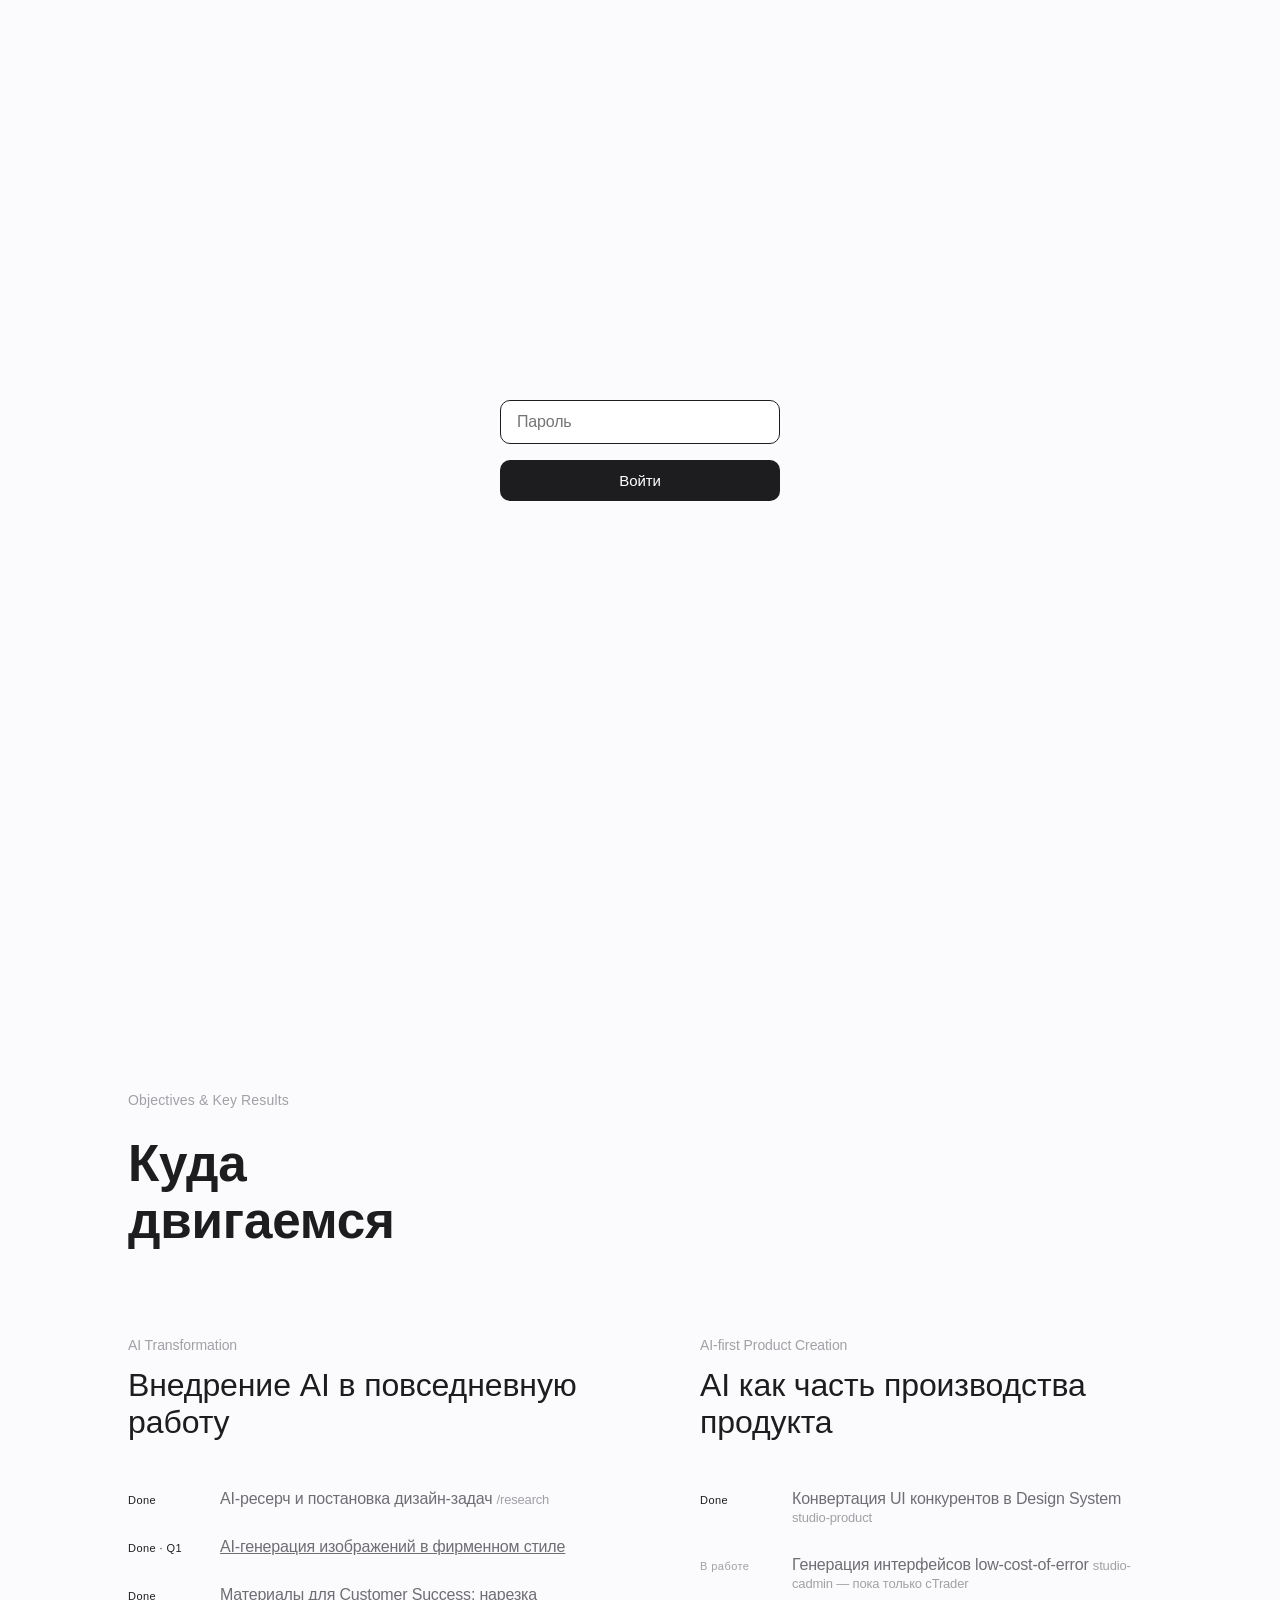
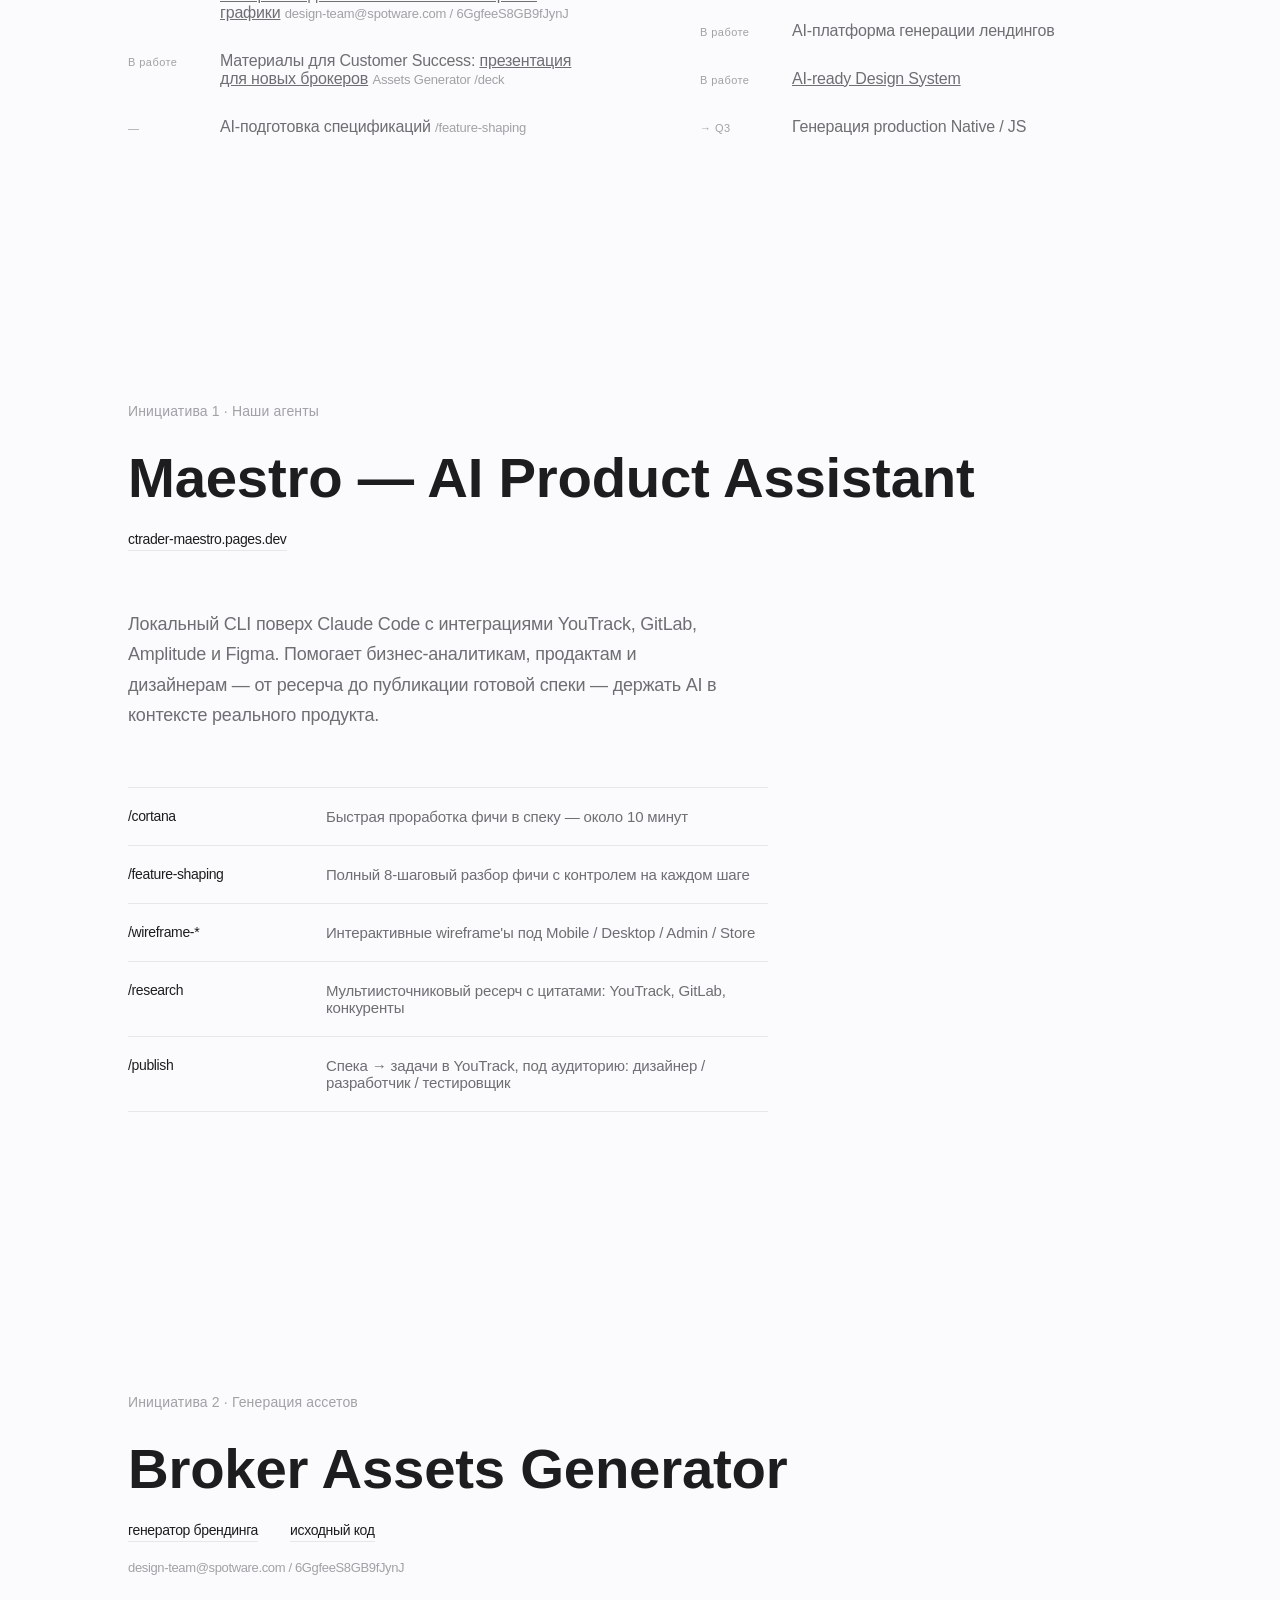
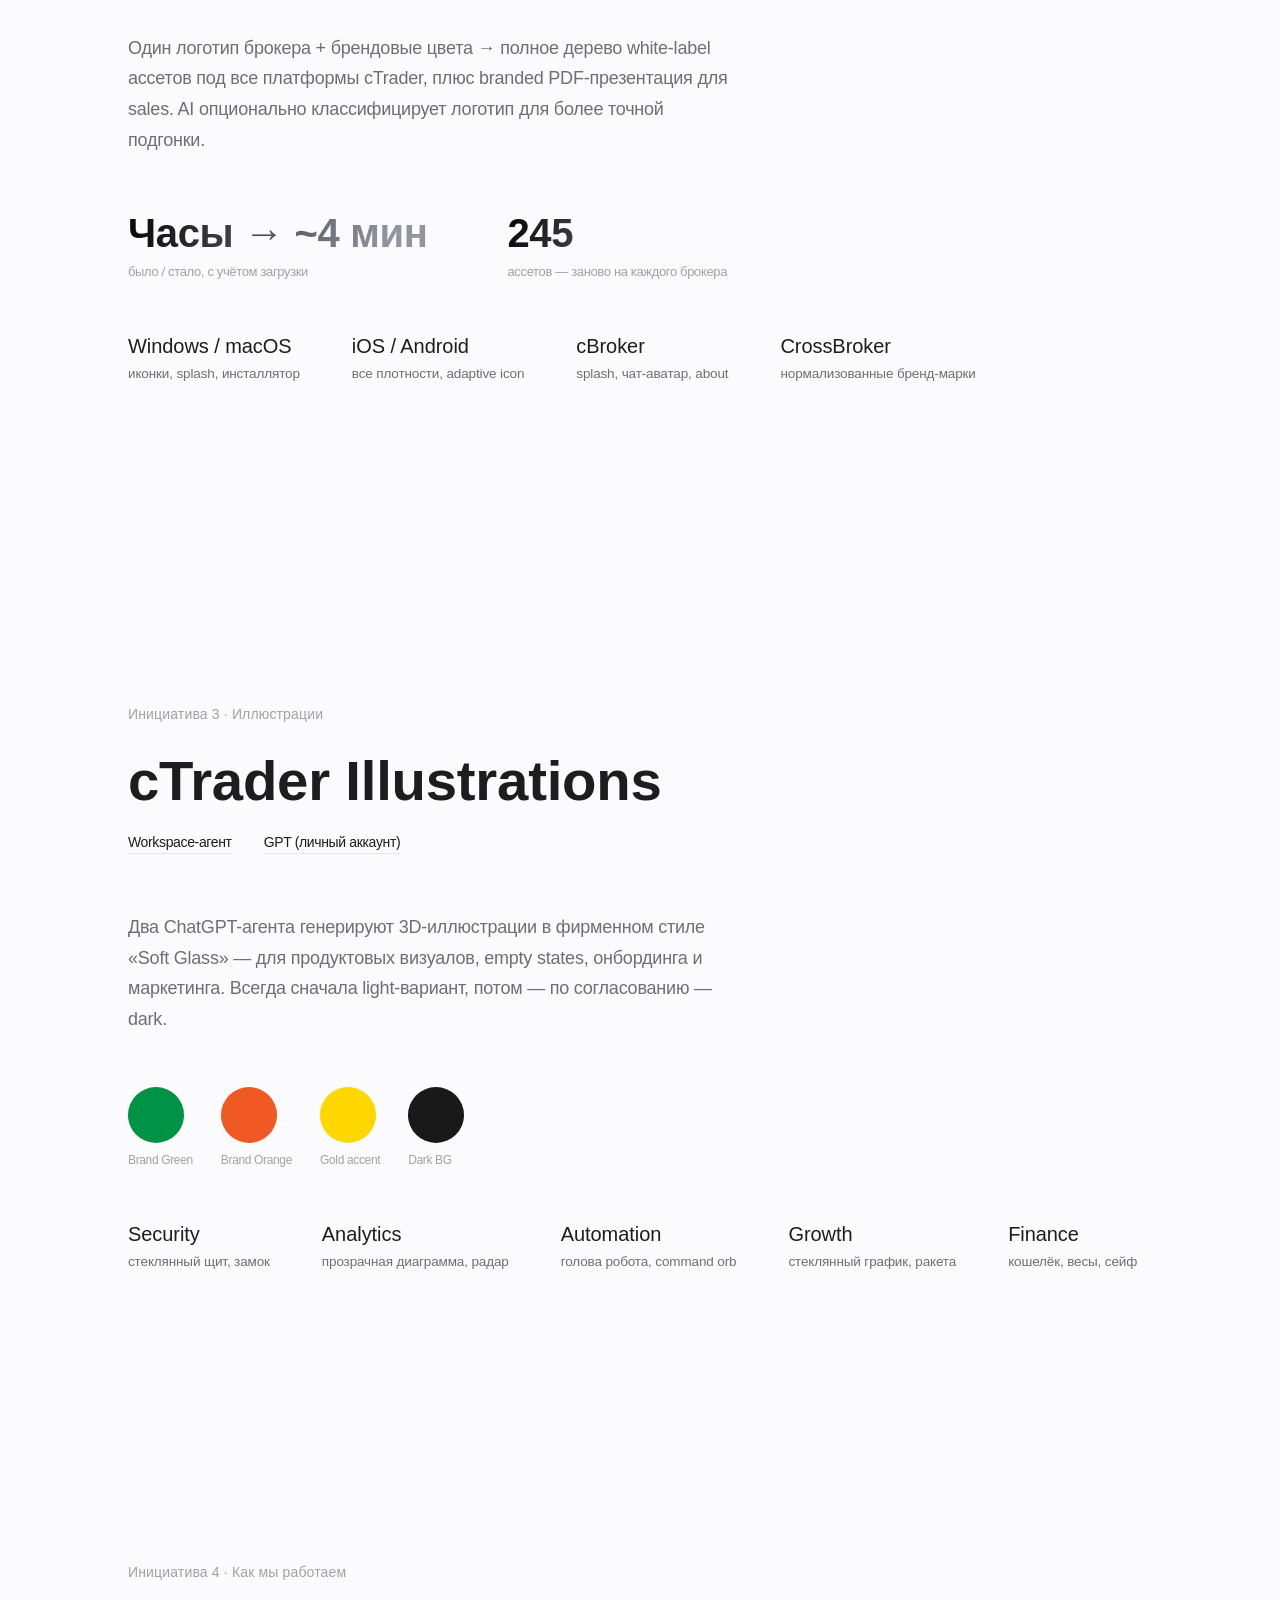
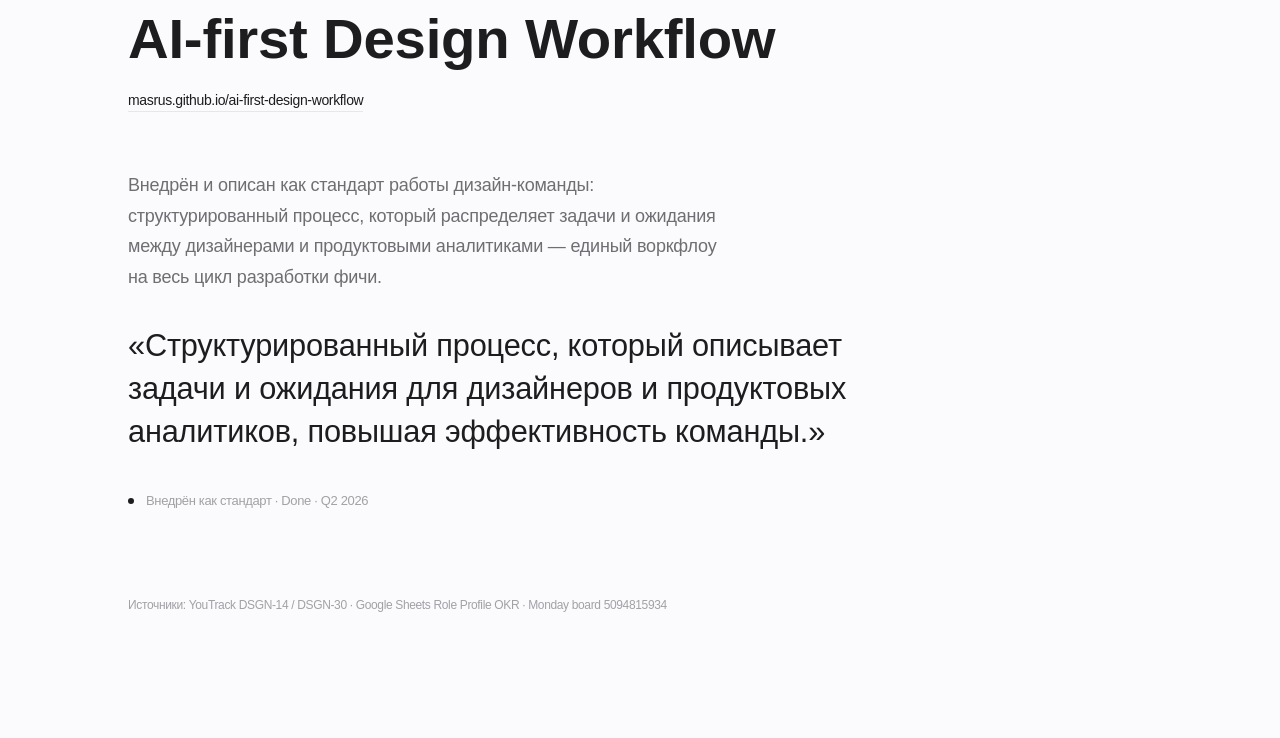
==== index.html @ 639f724f "Add AI in Design Team overview" ====
<!DOCTYPE html>
<html lang="ru">
<head>
<meta charset="UTF-8">
<meta name="viewport" content="width=device-width, initial-scale=1.0">
<title>AI в Design Team — Spotware</title>
<link rel="preconnect" href="https://fonts.googleapis.com">
<meta name="color-scheme" content="light">
<style>
  :root{
    --bg:#fbfbfd;
    --text:#1d1d1f;
    --text-dim:#6e6e73;
    --text-faint:#a1a1a6;
    --hair: rgba(0,0,0,0.08);
    --accent:#009345;
  }
  *{box-sizing:border-box; margin:0; padding:0;}
  html{scroll-behavior:smooth;}
  body{
    background:var(--bg);
    color:var(--text);
    font-family:-apple-system, BlinkMacSystemFont, 'SF Pro Text', 'Helvetica Neue', Helvetica, Arial, sans-serif;
    font-weight:400;
    letter-spacing:-0.022em;
  }
  section{
    min-height:100vh;
    width:100%;
    padding:14vh 10vw;
    display:flex;
    flex-direction:column;
    justify-content:center;
  }

  .navdots{
    position:fixed; right:34px; top:50%; transform:translateY(-50%);
    display:flex; flex-direction:column; gap:20px; z-index:50;
  }
  .navdots a{
    width:6px; height:6px; border-radius:50%;
    background:rgba(0,0,0,0.15);
    display:block; transition: all .4s ease;
  }
  .navdots a.active{ background:var(--text); transform:scale(1.6); }

  .eyebrow{
    font-weight:500;
    font-size:14px;
    letter-spacing:0.011em;
    color:var(--text-faint);
    margin-bottom:28px;
  }

  h1, h2, .serif{ font-family:-apple-system, BlinkMacSystemFont, 'SF Pro Display', 'Helvetica Neue', Helvetica, Arial, sans-serif; }

  /* ---------- HERO ---------- */
  #hero h1{
    font-weight:600; font-size:clamp(46px, 6.2vw, 104px);
    line-height:1.07;
    letter-spacing:-0.005em;
    max-width:15ch;
    background:linear-gradient(102deg, #000 -3.4%, #9295A0 86.63%);
    -webkit-background-clip:text;
    background-clip:text;
    -webkit-text-fill-color:transparent;
    color:transparent;
  }
  #hero p.lede{
    font-size:20px; font-weight:400; letter-spacing:-0.012em;
    color:var(--text-dim);
    max-width:560px;
    margin-top:36px;
    line-height:1.65;
  }
  .hero-stats{ display:flex; gap:72px; margin-top:100px; flex-wrap:wrap; }
  .hero-stat .num{
    font-size:56px; font-weight:600;
    background:linear-gradient(102deg, #000 -3.4%, #9295A0 86.63%);
    -webkit-background-clip:text; background-clip:text;
    -webkit-text-fill-color:transparent; color:transparent;
  }
  .hero-stat .lbl{ font-size:13px; color:var(--text-faint); margin-top:10px; max-width:16ch; line-height:1.4; }

  h2.section-title{
    font-weight:600; font-size:clamp(34px,4vw,58px);
    letter-spacing:-0.004em; line-height:1.1;
    color:var(--text);
    max-width:14ch;
  }

  /* ---------- OKR ---------- */
  .okr-block{ margin-top:88px; }
  .okr-pair{ display:flex; gap:120px; flex-wrap:wrap; }
  .okr-col{ flex:1; min-width:280px; }
  .okr-col .okr-label{ font-size:14px; color:var(--text-faint); letter-spacing:-0.006em; margin-bottom:14px; }
  .okr-col h3{ font-weight:500; font-size:32px; letter-spacing:-0.003em; line-height:1.15; margin-bottom:34px; }
  .kr-line{ padding:15px 0; font-size:16px; font-weight:400; letter-spacing:-0.011em; color:var(--text-dim); display:flex; gap:14px; align-items:baseline; }
  .kr-line .mark{ font-size:11px; color:var(--text-faint); min-width:78px; letter-spacing:0.04em; }
  .kr-line.done .mark{ color:var(--text); }
  .kr-line a{ color:inherit; }
  .kr-line .skill{ color:var(--text-faint); font-size:13px; }

  /* ---------- PRODUCT SECTIONS ---------- */
  .product-head{ margin-bottom:30px; }
  .product-head h2{ font-weight:600; font-size:clamp(36px,4.4vw,60px); letter-spacing:-0.004em; line-height:1.1; }
  .product-links{ margin-top:22px; display:flex; gap:32px; flex-wrap:wrap; }
  .product-links a{ font-size:14px; color:var(--text); text-decoration:none; border-bottom:1px solid var(--hair); padding-bottom:3px; }
  .product-links a:hover{ border-color:var(--text); }
  .product-desc{ max-width:600px; color:var(--text-dim); font-size:18px; font-weight:400; letter-spacing:-0.012em; line-height:1.7; margin-top:28px; }
  .creds{ margin-top:18px; font-size:13px; color:var(--text-faint); }

  .simple-list{ margin-top:56px; max-width:640px; }
  .simple-list .row{ padding:20px 0; border-top:1px solid var(--hair); display:flex; gap:28px; }
  .simple-list .row:last-child{ border-bottom:1px solid var(--hair); }
  .simple-list .k{ font-size:14px; color:var(--text); min-width:170px; }
  .simple-list .v{ font-size:15px; color:var(--text-dim); font-weight:400; letter-spacing:-0.011em; }

  .stat-row{ display:flex; gap:80px; margin-top:56px; flex-wrap:wrap; }
  .stat-row .s{ }
  .stat-row .s .n{
    font-size:40px; font-weight:600;
    background:linear-gradient(102deg, #000 -3.4%, #9295A0 86.63%);
    -webkit-background-clip:text; background-clip:text;
    -webkit-text-fill-color:transparent; color:transparent;
  }
  .stat-row .s .l{ font-size:13px; color:var(--text-faint); margin-top:8px; }

  .plain-grid{ display:flex; gap:52px; margin-top:56px; flex-wrap:wrap; }
  .plain-grid .item{ max-width:200px; }
  .plain-grid .item b{ display:block; font-size:20px; font-weight:500; letter-spacing:-0.003em; margin-bottom:6px; }
  .plain-grid .item span{ font-size:13.5px; color:var(--text-dim); font-weight:400; letter-spacing:-0.01em; }

  .palette-row{ display:flex; gap:28px; margin-top:52px; flex-wrap:wrap; }
  .swatch .fill{ width:56px; height:56px; border-radius:50%; }
  .swatch .lbl{ font-size:12px; color:var(--text-faint); margin-top:10px; }

  #workflow .quote{
    font-weight:400; letter-spacing:-0.006em;
    font-size:clamp(24px,2.4vw,32px); color:var(--text); max-width:740px; line-height:1.4; margin-top:32px;
  }
  .status-line{ display:flex; align-items:center; gap:12px; margin-top:40px; font-size:13px; color:var(--text-faint); }
  .status-line .dot{ width:6px; height:6px; border-radius:50%; background:var(--text); }

  #roadmap .rm-list{ margin-top:52px; max-width:640px; }
  .rm-item{ padding:18px 0; border-top:1px solid var(--hair); font-size:16px; font-weight:400; letter-spacing:-0.011em; color:var(--text-dim); }
  .rm-item:last-child{ border-bottom:1px solid var(--hair); }
  .rm-item a{ color:inherit; }

  .footer-note{ margin-top:90px; font-size:12px; color:var(--text-faint); }

  .reveal{ opacity:0; transform:translateY(14px); transition:opacity .8s ease, transform .8s ease; }
  .reveal.in{ opacity:1; transform:translateY(0); }

  /* ---------- PASSWORD GATE ---------- */
  #gate{
    position:fixed; inset:0; background:var(--bg); z-index:1000;
    display:flex; align-items:center; justify-content:center;
  }
  #gate form{ display:flex; flex-direction:column; gap:16px; width:280px; }
  #gate input{
    font-family:inherit; font-size:16px; letter-spacing:-0.011em;
    padding:12px 16px; border:1px solid var(--hair); border-radius:10px;
    background:#fff; color:var(--text); outline:none;
  }
  #gate input:focus{ border-color:var(--text); }
  #gate button{
    font-family:inherit; font-size:15px; font-weight:500; letter-spacing:-0.006em;
    padding:12px 16px; border:none; border-radius:10px;
    background:var(--text); color:#fff; cursor:pointer;
  }
  #gate .err{ font-size:13px; color:#c0392b; letter-spacing:-0.01em; display:none; }

  /* ---------- VIEW TOGGLE ---------- */
  .view-toggle{
    position:fixed; top:24px; left:50%; transform:translateX(-50%);
    z-index:100; display:flex; gap:2px;
    background:rgba(255,255,255,0.7); backdrop-filter:blur(20px);
    border:1px solid var(--hair); border-radius:100px; padding:4px;
  }
  .view-toggle button{
    font-family:inherit; font-size:13px; font-weight:500; letter-spacing:-0.006em;
    padding:7px 18px; border-radius:100px; border:none; background:transparent;
    color:var(--text-faint); cursor:pointer; transition:all .25s ease;
  }
  .view-toggle button.active{ background:var(--text); color:#fff; }

  #view-projects{ display:none; }
  #view-projects section{ min-height:auto; padding:16vh 10vw 10vh; }
  .proj-list{ max-width:820px; }
  .proj-item{ padding:32px 0; border-top:1px solid var(--hair); }
  .proj-item:last-child{ border-bottom:1px solid var(--hair); }
  .proj-status{ font-size:12px; color:var(--text-faint); letter-spacing:0.01em; margin-bottom:8px; }
  .proj-name{ font-size:23px; font-weight:600; letter-spacing:-0.004em; }
  .proj-name a{ color:var(--text); text-decoration:none; border-bottom:1px solid var(--hair); }
  .proj-name a:hover{ border-color:var(--text); }
  .proj-desc{ font-size:15px; color:var(--text-dim); letter-spacing:-0.011em; margin-top:8px; max-width:600px; line-height:1.55; }
  .proj-tag{ font-size:13px; color:var(--text); margin-top:12px; padding:8px 12px; background:var(--hair); border-radius:8px; display:inline-block; }
  .proj-tag a{ color:var(--text); text-decoration:underline; text-decoration-color:var(--text-faint); }
</style>
</head>
<body>

<div id="gate">
  <form id="gate-form">
    <input type="password" id="gate-input" placeholder="Пароль" autocomplete="off" autofocus>
    <div class="err" id="gate-err">Неверный пароль</div>
    <button type="submit">Войти</button>
  </form>
</div>

<div class="view-toggle">
  <button id="btn-landing" class="active">Лендинг</button>
  <button id="btn-projects">Проекты</button>
</div>

<div id="view-landing">
<div class="navdots" id="navdots">
  <a href="#hero" class="active"></a>
  <a href="#okr"></a>
  <a href="#maestro"></a>
  <a href="#assets"></a>
  <a href="#illustr"></a>
  <a href="#workflow"></a>
</div>

<section id="hero">
  <div class="eyebrow reveal">Design Team · Q2 2026</div>
  <h1 class="reveal">AI, который мы сделали и настроили</h1>
  <p class="lede reveal">Два OKR, четыре работающих инициативы и понятный роадмап того, что дальше — обзор того, где AI уже часть повседневного пайплайна дизайн-команды cTrader, а не эксперимент.</p>
  <div class="hero-stats reveal">
    <div class="hero-stat"><div class="num">4</div><div class="lbl">инициативы работают</div></div>
    <div class="hero-stat"><div class="num">4 / 11</div><div class="lbl">key results выполнено</div></div>
    <div class="hero-stat"><div class="num">245</div><div class="lbl">ассетов — на каждого нового брокера, автоматически</div></div>
  </div>
</section>

<section id="okr">
  <div class="eyebrow reveal">Objectives &amp; Key Results</div>
  <h2 class="section-title reveal">Куда двигаемся</h2>
  <div class="okr-block reveal">
    <div class="okr-pair">
      <div class="okr-col">
        <div class="okr-label">AI Transformation</div>
        <h3>Внедрение AI в повседневную работу</h3>
        <div class="kr-line done"><div class="mark">Done</div><div>AI-ресерч и постановка дизайн-задач <span class="skill">/research</span></div></div>
        <div class="kr-line done"><div class="mark">Done · Q1</div><div><a href="https://chatgpt.com/agents/a/agt_69faf78b0b4481919b91fc494cc7032d" target="_blank">AI-генерация изображений в фирменном стиле</a></div></div>
        <div class="kr-line done"><div class="mark">Done</div><div><a href="https://assets-generator-prod.swdesign.workers.dev/login" target="_blank">Материалы для Customer Success: нарезка графики</a> <span class="skill">design-team@spotware.com / 6GgfeeS8GB9fJynJ</span></div></div>
        <div class="kr-line"><div class="mark">В работе</div><div>Материалы для Customer Success: <a href="https://assets-generator-prod.swdesign.workers.dev/login" target="_blank">презентация для новых брокеров</a> <span class="skill">Assets Generator /deck</span></div></div>
        <div class="kr-line"><div class="mark">—</div><div>AI-подготовка спецификаций <span class="skill">/feature-shaping</span></div></div>
      </div>
      <div class="okr-col">
        <div class="okr-label">AI-first Product Creation</div>
        <h3>AI как часть производства продукта</h3>
        <div class="kr-line done"><div class="mark">Done</div><div>Конвертация UI конкурентов в Design System <span class="skill">studio-product</span></div></div>
        <div class="kr-line"><div class="mark">В работе</div><div>Генерация интерфейсов low-cost-of-error <span class="skill">studio-cadmin — пока только cTrader</span></div></div>
        <div class="kr-line"><div class="mark">В работе</div><div>AI-платформа генерации лендингов</div></div>
        <div class="kr-line"><div class="mark">В работе</div><div><a href="https://ctdsgn.pages.dev/#/figma-make" target="_blank">AI-ready Design System</a></div></div>
        <div class="kr-line"><div class="mark">→ Q3</div><div>Генерация production Native / JS</div></div>
      </div>
    </div>
  </div>
</section>

<section id="maestro">
  <div class="eyebrow reveal">Инициатива 1 · Наши агенты</div>
  <div class="product-head reveal">
    <h2>Maestro — AI Product Assistant</h2>
    <div class="product-links">
      <a href="https://ctrader-maestro.pages.dev/" target="_blank">ctrader-maestro.pages.dev</a>
    </div>
  </div>
  <p class="product-desc reveal">Локальный CLI поверх Claude Code с интеграциями YouTrack, GitLab, Amplitude и Figma. Помогает бизнес-аналитикам, продактам и дизайнерам — от ресерча до публикации готовой спеки — держать AI в контексте реального продукта.</p>
  <div class="simple-list reveal">
    <div class="row"><div class="k">/cortana</div><div class="v">Быстрая проработка фичи в спеку — около 10 минут</div></div>
    <div class="row"><div class="k">/feature-shaping</div><div class="v">Полный 8-шаговый разбор фичи с контролем на каждом шаге</div></div>
    <div class="row"><div class="k">/wireframe-*</div><div class="v">Интерактивные wireframe'ы под Mobile / Desktop / Admin / Store</div></div>
    <div class="row"><div class="k">/research</div><div class="v">Мультиисточниковый ресерч с цитатами: YouTrack, GitLab, конкуренты</div></div>
    <div class="row"><div class="k">/publish</div><div class="v">Спека → задачи в YouTrack, под аудиторию: дизайнер / разработчик / тестировщик</div></div>
  </div>
</section>

<section id="assets">
  <div class="eyebrow reveal">Инициатива 2 · Генерация ассетов</div>
  <div class="product-head reveal">
    <h2>Broker Assets Generator</h2>
    <div class="product-links">
      <a href="https://assets-generator-prod.swdesign.workers.dev/login" target="_blank">генератор брендинга</a>
      <a href="https://gitea.dev.spotwa.re/robukh/assets-generator" target="_blank">исходный код</a>
    </div>
    <div class="creds">design-team@spotware.com / 6GgfeeS8GB9fJynJ</div>
  </div>
  <p class="product-desc reveal">Один логотип брокера + брендовые цвета → полное дерево white-label ассетов под все платформы cTrader, плюс branded PDF-презентация для sales. AI опционально классифицирует логотип для более точной подгонки.</p>
  <div class="stat-row reveal">
    <div class="s"><div class="n">Часы → ~4 мин</div><div class="l">было / стало, с учётом загрузки</div></div>
    <div class="s"><div class="n">245</div><div class="l">ассетов — заново на каждого брокера</div></div>
  </div>
  <div class="plain-grid reveal">
    <div class="item"><b>Windows / macOS</b><span>иконки, splash, инсталлятор</span></div>
    <div class="item"><b>iOS / Android</b><span>все плотности, adaptive icon</span></div>
    <div class="item"><b>cBroker</b><span>splash, чат-аватар, about</span></div>
    <div class="item"><b>CrossBroker</b><span>нормализованные бренд-марки</span></div>
  </div>
</section>

<section id="illustr">
  <div class="eyebrow reveal">Инициатива 3 · Иллюстрации</div>
  <div class="product-head reveal">
    <h2>cTrader Illustrations</h2>
    <div class="product-links">
      <a href="https://chatgpt.com/agents/a/agt_69faf78b0b4481919b91fc494cc7032d" target="_blank">Workspace-агент</a>
      <a href="https://chatgpt.com/g/g-69f2fef054088191be660b04f8998dbb-sw-art-director" target="_blank">GPT (личный аккаунт)</a>
    </div>
  </div>
  <p class="product-desc reveal">Два ChatGPT-агента генерируют 3D-иллюстрации в фирменном стиле «Soft Glass» — для продуктовых визуалов, empty states, онбординга и маркетинга. Всегда сначала light-вариант, потом — по согласованию — dark.</p>
  <div class="palette-row reveal">
    <div class="swatch"><div class="fill" style="background:#009345"></div><div class="lbl">Brand Green</div></div>
    <div class="swatch"><div class="fill" style="background:#f05824"></div><div class="lbl">Brand Orange</div></div>
    <div class="swatch"><div class="fill" style="background:#FFD700"></div><div class="lbl">Gold accent</div></div>
    <div class="swatch"><div class="fill" style="background:#191919"></div><div class="lbl">Dark BG</div></div>
  </div>
  <div class="plain-grid reveal">
    <div class="item"><b>Security</b><span>стеклянный щит, замок</span></div>
    <div class="item"><b>Analytics</b><span>прозрачная диаграмма, радар</span></div>
    <div class="item"><b>Automation</b><span>голова робота, command orb</span></div>
    <div class="item"><b>Growth</b><span>стеклянный график, ракета</span></div>
    <div class="item"><b>Finance</b><span>кошелёк, весы, сейф</span></div>
  </div>
</section>

<section id="workflow">
  <div class="eyebrow reveal">Инициатива 4 · Как мы работаем</div>
  <div class="product-head reveal">
    <h2>AI-first Design Workflow</h2>
    <div class="product-links">
      <a href="https://masrus.github.io/ai-first-design-workflow/" target="_blank">masrus.github.io/ai-first-design-workflow</a>
    </div>
  </div>
  <p class="product-desc reveal">Внедрён и описан как стандарт работы дизайн-команды: структурированный процесс, который распределяет задачи и ожидания между дизайнерами и продуктовыми аналитиками — единый воркфлоу на весь цикл разработки фичи.</p>
  <div class="quote reveal">«Структурированный процесс, который описывает задачи и ожидания для дизайнеров и продуктовых аналитиков, повышая эффективность команды.»</div>
  <div class="status-line reveal"><div class="dot"></div>Внедрён как стандарт · Done · Q2 2026</div>
  <div class="footer-note reveal">Источники: YouTrack DSGN-14 / DSGN-30 · Google Sheets Role Profile OKR · Monday board 5094815934</div>
</section>

</div><!-- /view-landing -->

<div id="view-projects">
<section>
  <div class="eyebrow">Проекты</div>
  <h2 class="section-title" style="margin-bottom:16px;">Все AI-инструменты в одном месте</h2>
  <p class="product-desc" style="margin-top:0;">Список того, что уже работает или в планах — со ссылками и доступами, чтобы не искать заново.</p>

  <div class="proj-list">
    <div class="proj-item">
      <div class="proj-status">Production</div>
      <div class="proj-name"><a href="https://ctrader-maestro.pages.dev/" target="_blank">Maestro — AI Product Assistant</a></div>
      <div class="proj-desc">CLI поверх Claude Code: ресерч → спецификация → wireframe → публикация в YouTrack. Команды: /cortana, /feature-shaping, /wireframe-*, /research, /publish.</div>
    </div>

    <div class="proj-item">
      <div class="proj-status">Production</div>
      <div class="proj-name"><a href="https://assets-generator-prod.swdesign.workers.dev/login" target="_blank">Broker Assets Generator</a></div>
      <div class="proj-desc">Логотип + цвета → 245 white-label ассетов на все платформы cTrader + branded PDF-презентация (/deck) для sales/онбординга новых брокеров.</div>
      <div class="proj-tag">design-team@spotware.com / 6GgfeeS8GB9fJynJ · <a href="https://gitea.dev.spotwa.re/robukh/assets-generator" target="_blank" style="color:inherit;">исходный код</a></div>
    </div>

    <div class="proj-item">
      <div class="proj-status">Production</div>
      <div class="proj-name">cTrader Illustrations</div>
      <div class="proj-desc">Два ChatGPT-агента, генерируют 3D-иллюстрации в стиле «Soft Glass» для продуктовых визуалов, empty states, онбординга.</div>
      <div class="proj-tag"><a href="https://chatgpt.com/agents/a/agt_69faf78b0b4481919b91fc494cc7032d" target="_blank" style="color:inherit;">Workspace-агент</a> · <a href="https://chatgpt.com/g/g-69f2fef054088191be660b04f8998dbb-sw-art-director" target="_blank" style="color:inherit;">GPT (личный аккаунт)</a></div>
    </div>

    <div class="proj-item">
      <div class="proj-status">Внедрён как стандарт</div>
      <div class="proj-name"><a href="https://masrus.github.io/ai-first-design-workflow/" target="_blank">AI-first Design Workflow</a></div>
      <div class="proj-desc">Структурированный процесс, который распределяет задачи и ожидания между дизайнерами и продуктовыми аналитиками на весь цикл разработки фичи.</div>
      <div class="proj-tag"><a href="https://masrus.github.io/ai-first-design-workflow/" target="_blank" style="color:inherit;">masrus.github.io/ai-first-design-workflow</a></div>
    </div>

    <div class="proj-item">
      <div class="proj-status">Done</div>
      <div class="proj-name">studio-product</div>
      <div class="proj-desc">Конвертация UI конкурентов в Spotware Design System с генерацией рабочего фронтенда.</div>
      <div class="proj-tag">/studio-product</div>
    </div>

    <div class="proj-item">
      <div class="proj-status">В работе</div>
      <div class="proj-name">Генерация интерфейсов для cAdmin</div>
      <div class="proj-desc">Генерация интерфейсов для продуктов с низкой стоимостью UX/UI-ошибки. Пока стабильно работает только для одного продукта — cTrader.</div>
      <div class="proj-tag">/studio-cadmin</div>
    </div>

    <div class="proj-item">
      <div class="proj-status">В планах, инструмент ещё не готов</div>
      <div class="proj-name">AI-платформа генерации лендингов</div>
      <div class="proj-desc">Пока без выбранного инструмента.</div>
    </div>

    <div class="proj-item">
      <div class="proj-status">В планах</div>
      <div class="proj-name">AI-генерация production Native / production-ready JS</div>
      <div class="proj-desc">Перенесено на Q3, инструмент ещё не определён.</div>
    </div>
  </div>
</section>
</div><!-- /view-projects -->



<script>
  const revealEls = document.querySelectorAll('.reveal');
  const io = new IntersectionObserver((entries)=>{
    entries.forEach(e=>{ if(e.isIntersecting){ e.target.classList.add('in'); } });
  }, {threshold:0.12});
  revealEls.forEach(el=>io.observe(el));

  const sections = document.querySelectorAll('section[id]');
  const dots = document.querySelectorAll('.navdots a');
  const navObserver = new IntersectionObserver((entries)=>{
    entries.forEach(entry=>{
      if(entry.isIntersecting){
        dots.forEach(d=>d.classList.remove('active'));
        const match = document.querySelector('.navdots a[href="#'+entry.target.id+'"]');
        if(match) match.classList.add('active');
      }
    });
  }, {threshold:0.5});
  sections.forEach(s=>navObserver.observe(s));

  const btnLanding = document.getElementById('btn-landing');
  const btnProjects = document.getElementById('btn-projects');
  const viewLanding = document.getElementById('view-landing');
  const viewProjects = document.getElementById('view-projects');
  const navdots = document.getElementById('navdots');

  btnLanding.addEventListener('click', ()=>{
    viewLanding.style.display = 'block';
    viewProjects.style.display = 'none';
    if(navdots) navdots.style.display = 'flex';
    btnLanding.classList.add('active');
    btnProjects.classList.remove('active');
  });
  btnProjects.addEventListener('click', ()=>{
    viewLanding.style.display = 'none';
    viewProjects.style.display = 'block';
    if(navdots) navdots.style.display = 'none';
    btnProjects.classList.add('active');
    btnLanding.classList.remove('active');
  });

  const gate = document.getElementById('gate');
  const gateForm = document.getElementById('gate-form');
  const gateInput = document.getElementById('gate-input');
  const gateErr = document.getElementById('gate-err');
  const PASSWORD = 'Spotware';

  if(sessionStorage.getItem('gate-ok') === '1'){ gate.style.display = 'none'; }

  gateForm.addEventListener('submit', (e)=>{
    e.preventDefault();
    if(gateInput.value === PASSWORD){
      sessionStorage.setItem('gate-ok', '1');
      gate.style.display = 'none';
    } else {
      gateErr.style.display = 'block';
      gateInput.value = '';
    }
  });
</script>

</body>
</html>
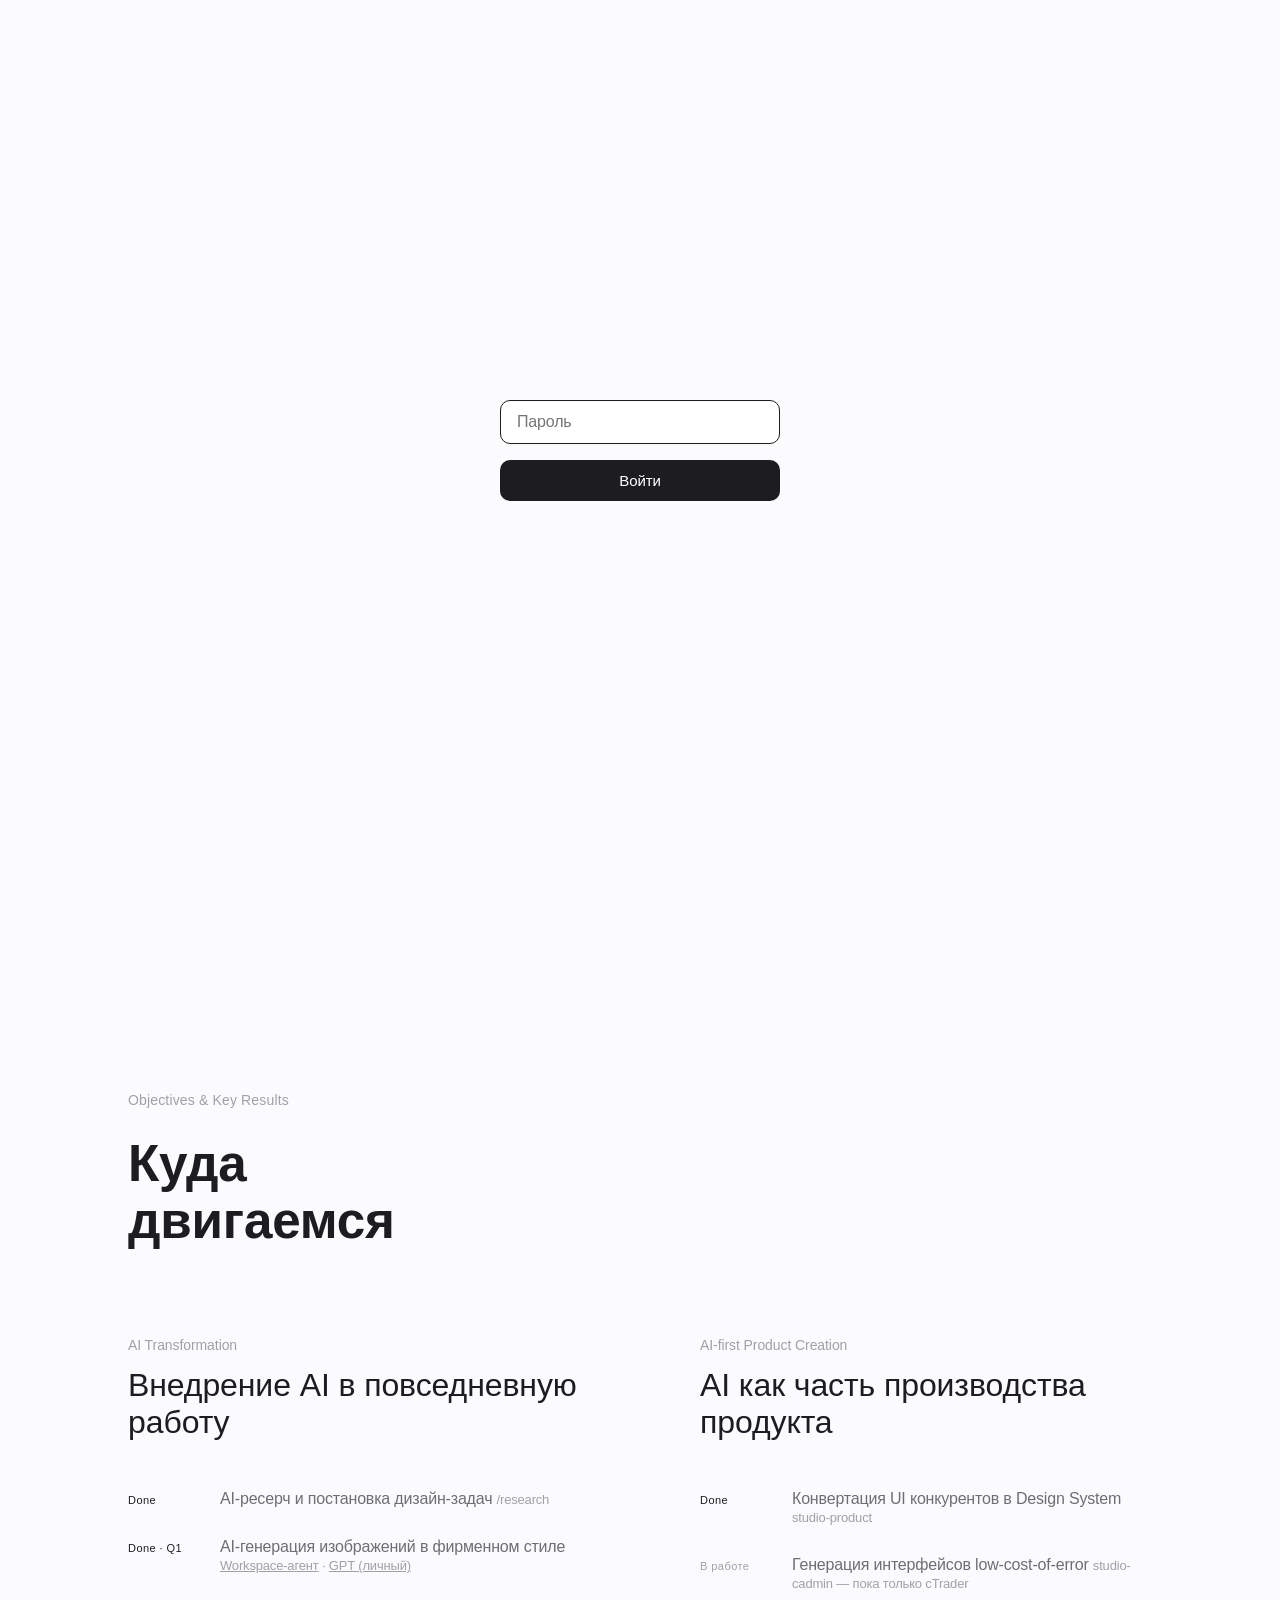
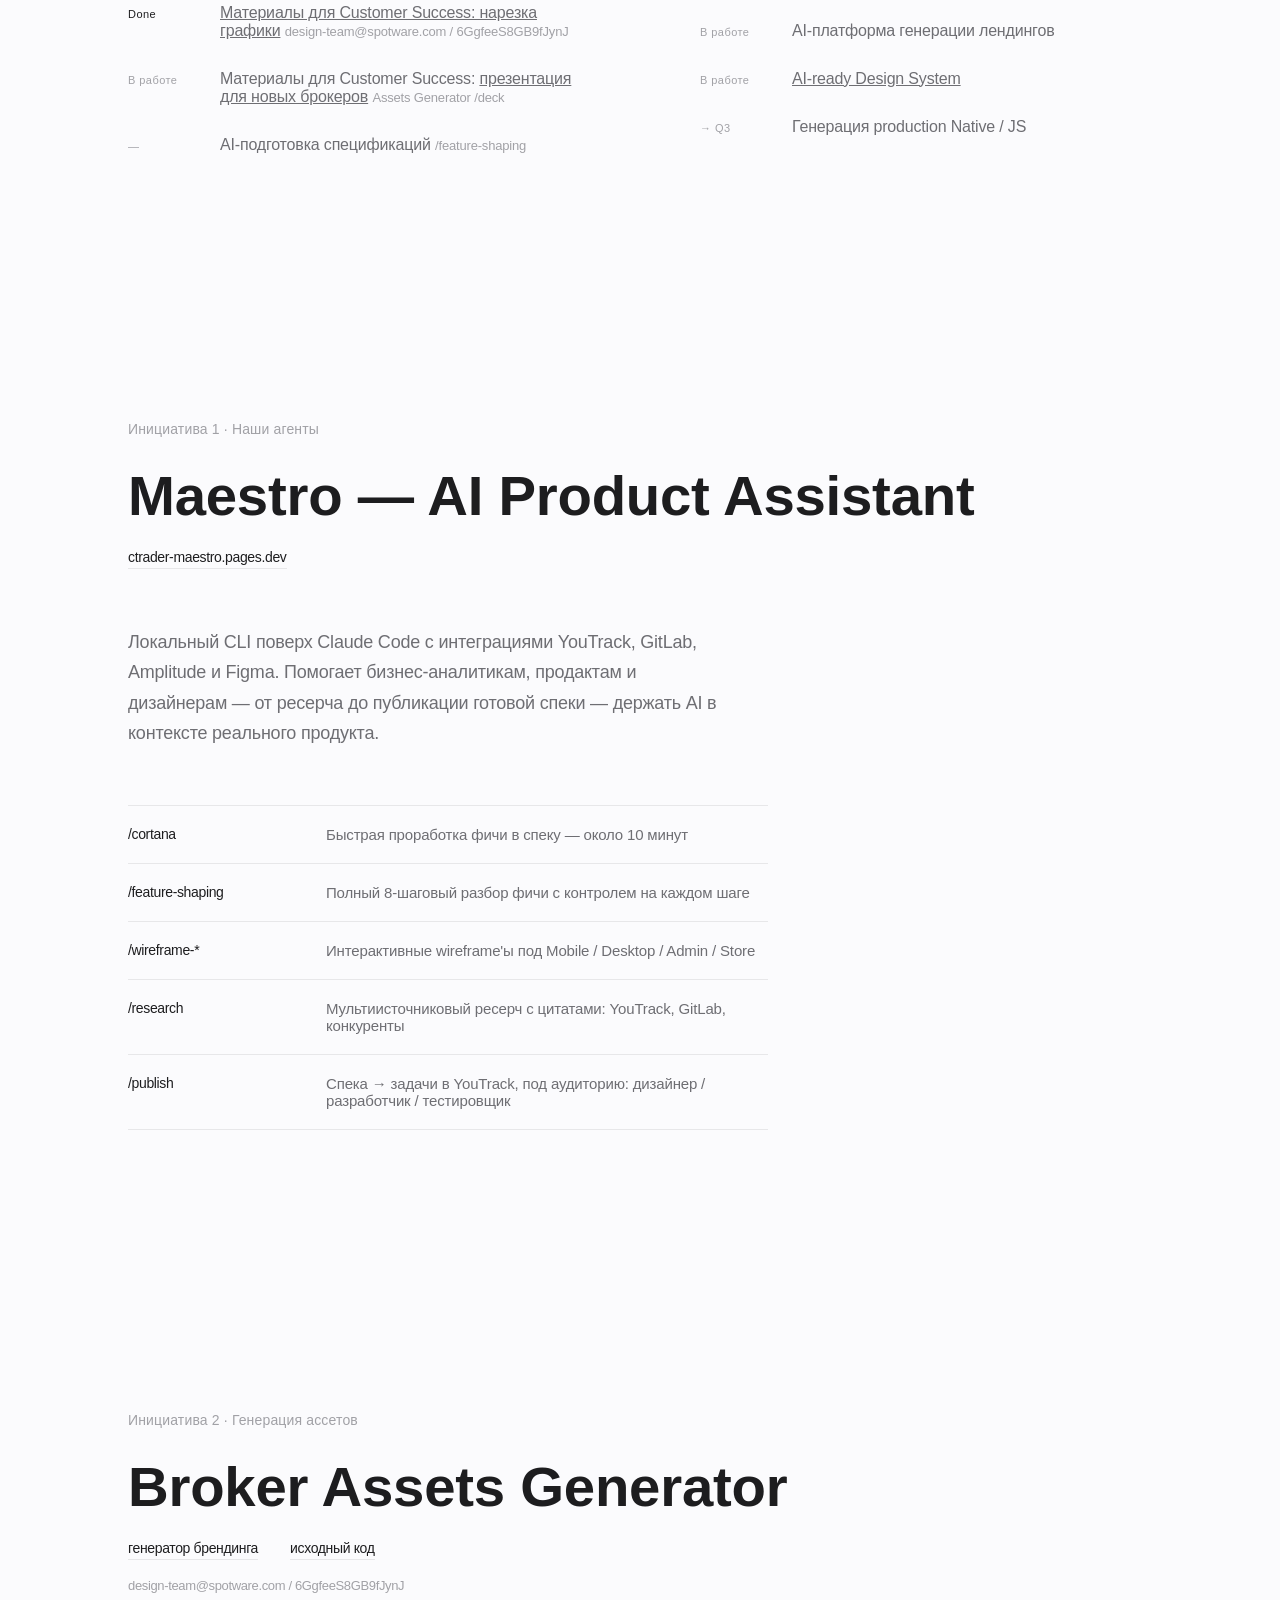
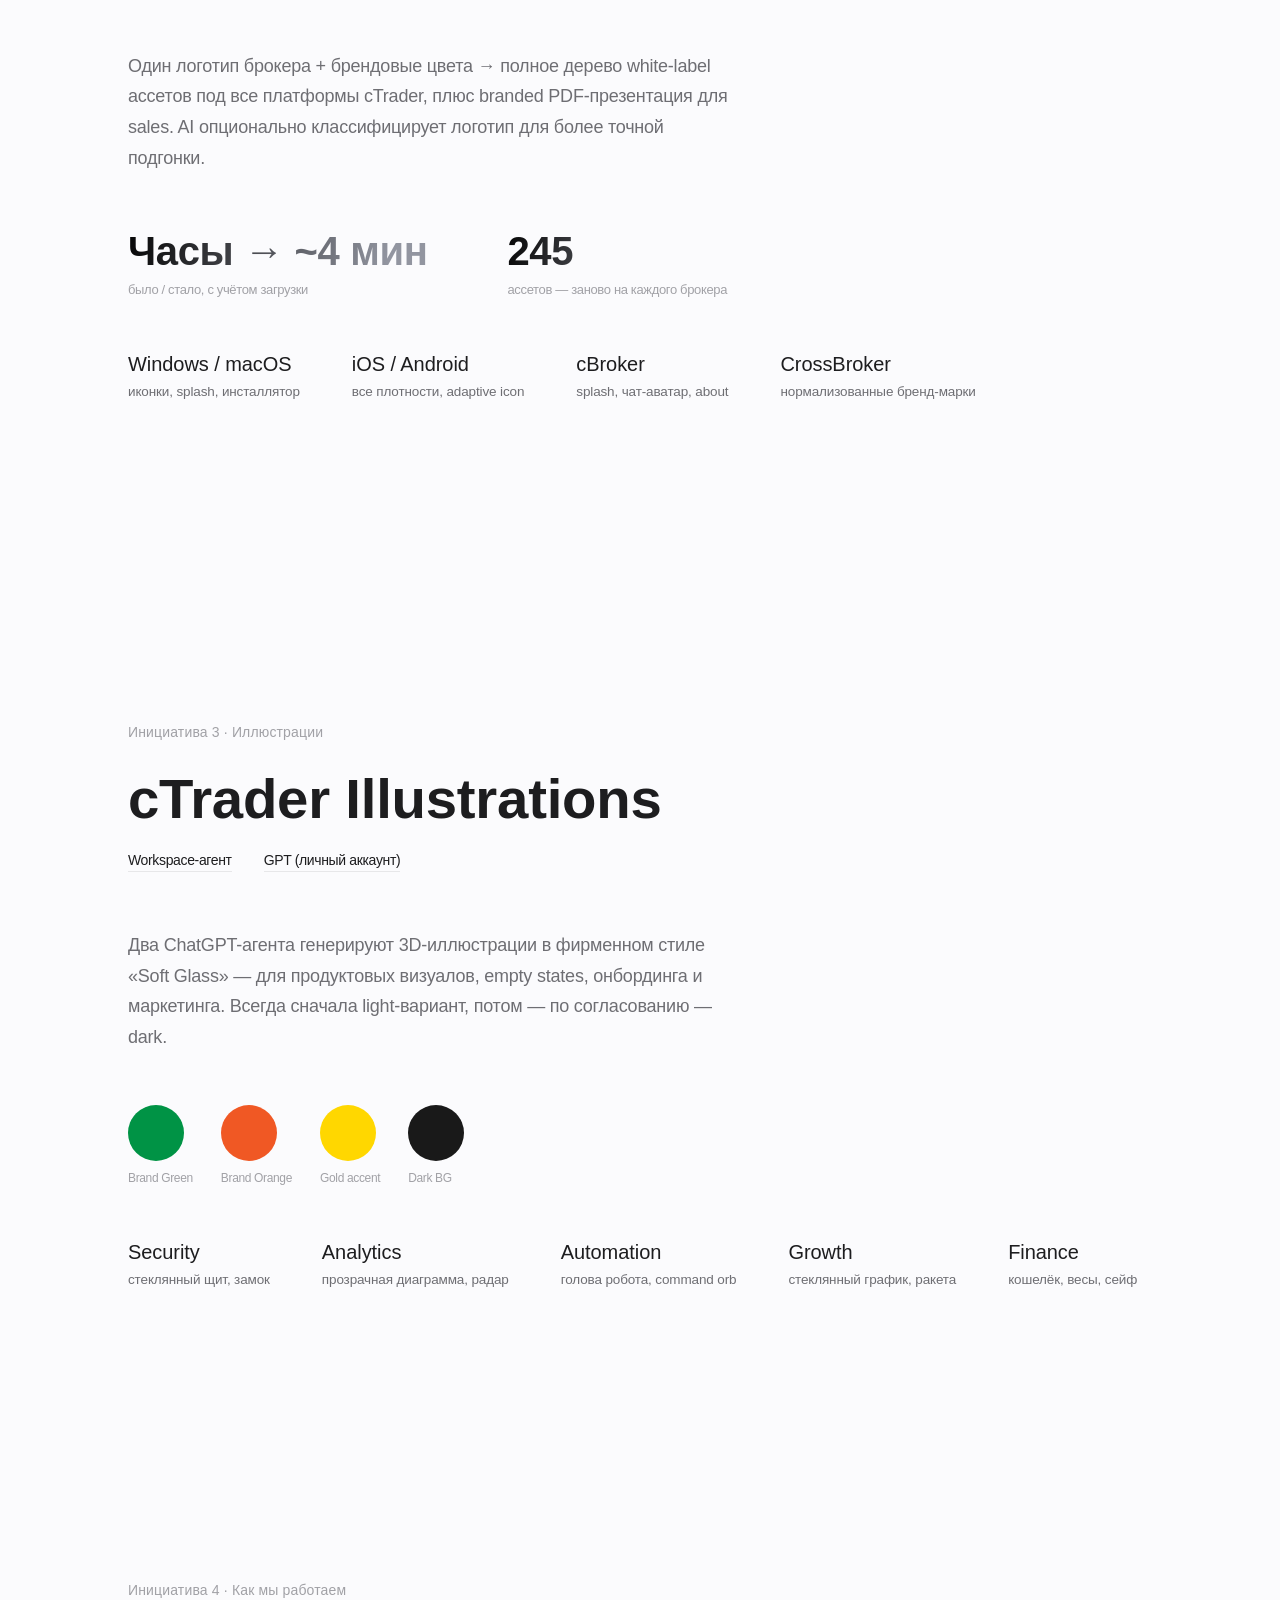
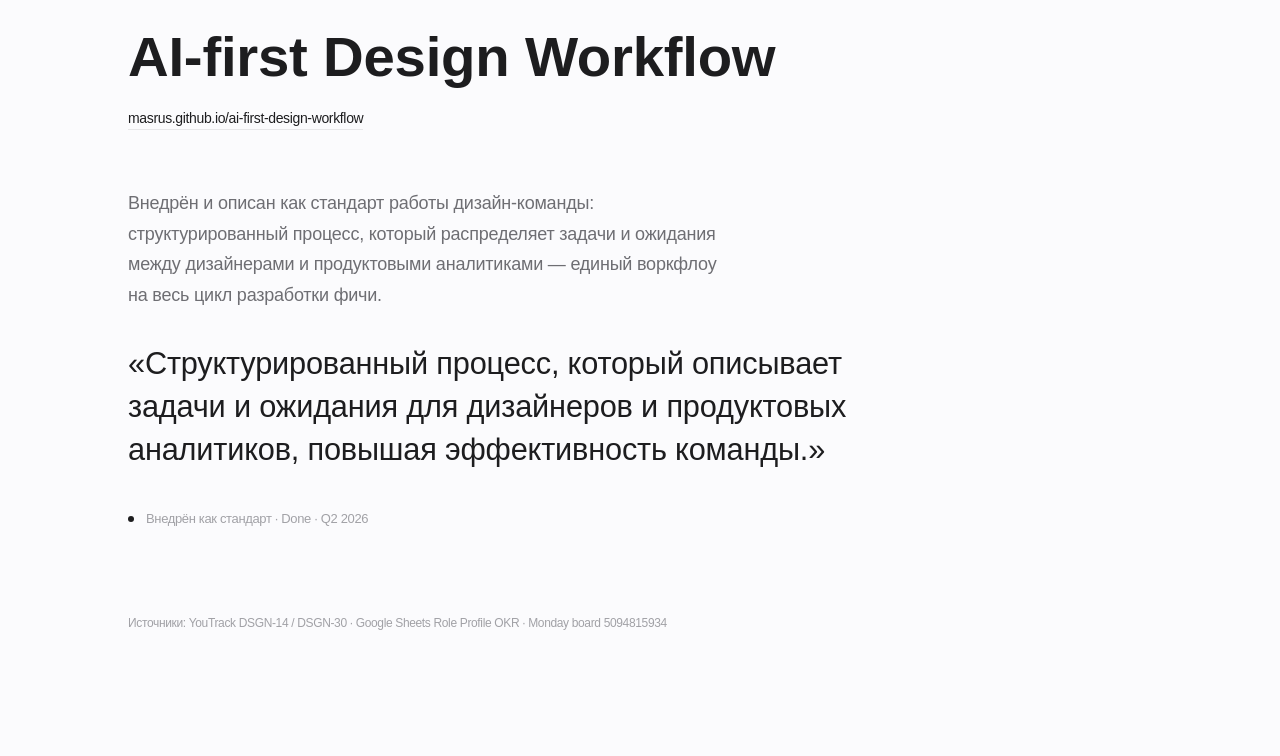
==== commit ad9dafef: "Add second link to image generation KR" ====
--- a/index.html
+++ b/index.html
@@ -244,7 +244,7 @@
         <div class="okr-label">AI Transformation</div>
         <h3>Внедрение AI в повседневную работу</h3>
         <div class="kr-line done"><div class="mark">Done</div><div>AI-ресерч и постановка дизайн-задач <span class="skill">/research</span></div></div>
-        <div class="kr-line done"><div class="mark">Done · Q1</div><div><a href="https://chatgpt.com/agents/a/agt_69faf78b0b4481919b91fc494cc7032d" target="_blank">AI-генерация изображений в фирменном стиле</a></div></div>
+        <div class="kr-line done"><div class="mark">Done · Q1</div><div>AI-генерация изображений в фирменном стиле <span class="skill"><a href="https://chatgpt.com/agents/a/agt_69faf78b0b4481919b91fc494cc7032d" target="_blank" style="color:inherit;">Workspace-агент</a> · <a href="https://chatgpt.com/g/g-69f2fef054088191be660b04f8998dbb-sw-art-director" target="_blank" style="color:inherit;">GPT (личный)</a></span></div></div>
         <div class="kr-line done"><div class="mark">Done</div><div><a href="https://assets-generator-prod.swdesign.workers.dev/login" target="_blank">Материалы для Customer Success: нарезка графики</a> <span class="skill">design-team@spotware.com / 6GgfeeS8GB9fJynJ</span></div></div>
         <div class="kr-line"><div class="mark">В работе</div><div>Материалы для Customer Success: <a href="https://assets-generator-prod.swdesign.workers.dev/login" target="_blank">презентация для новых брокеров</a> <span class="skill">Assets Generator /deck</span></div></div>
         <div class="kr-line"><div class="mark">—</div><div>AI-подготовка спецификаций <span class="skill">/feature-shaping</span></div></div>
